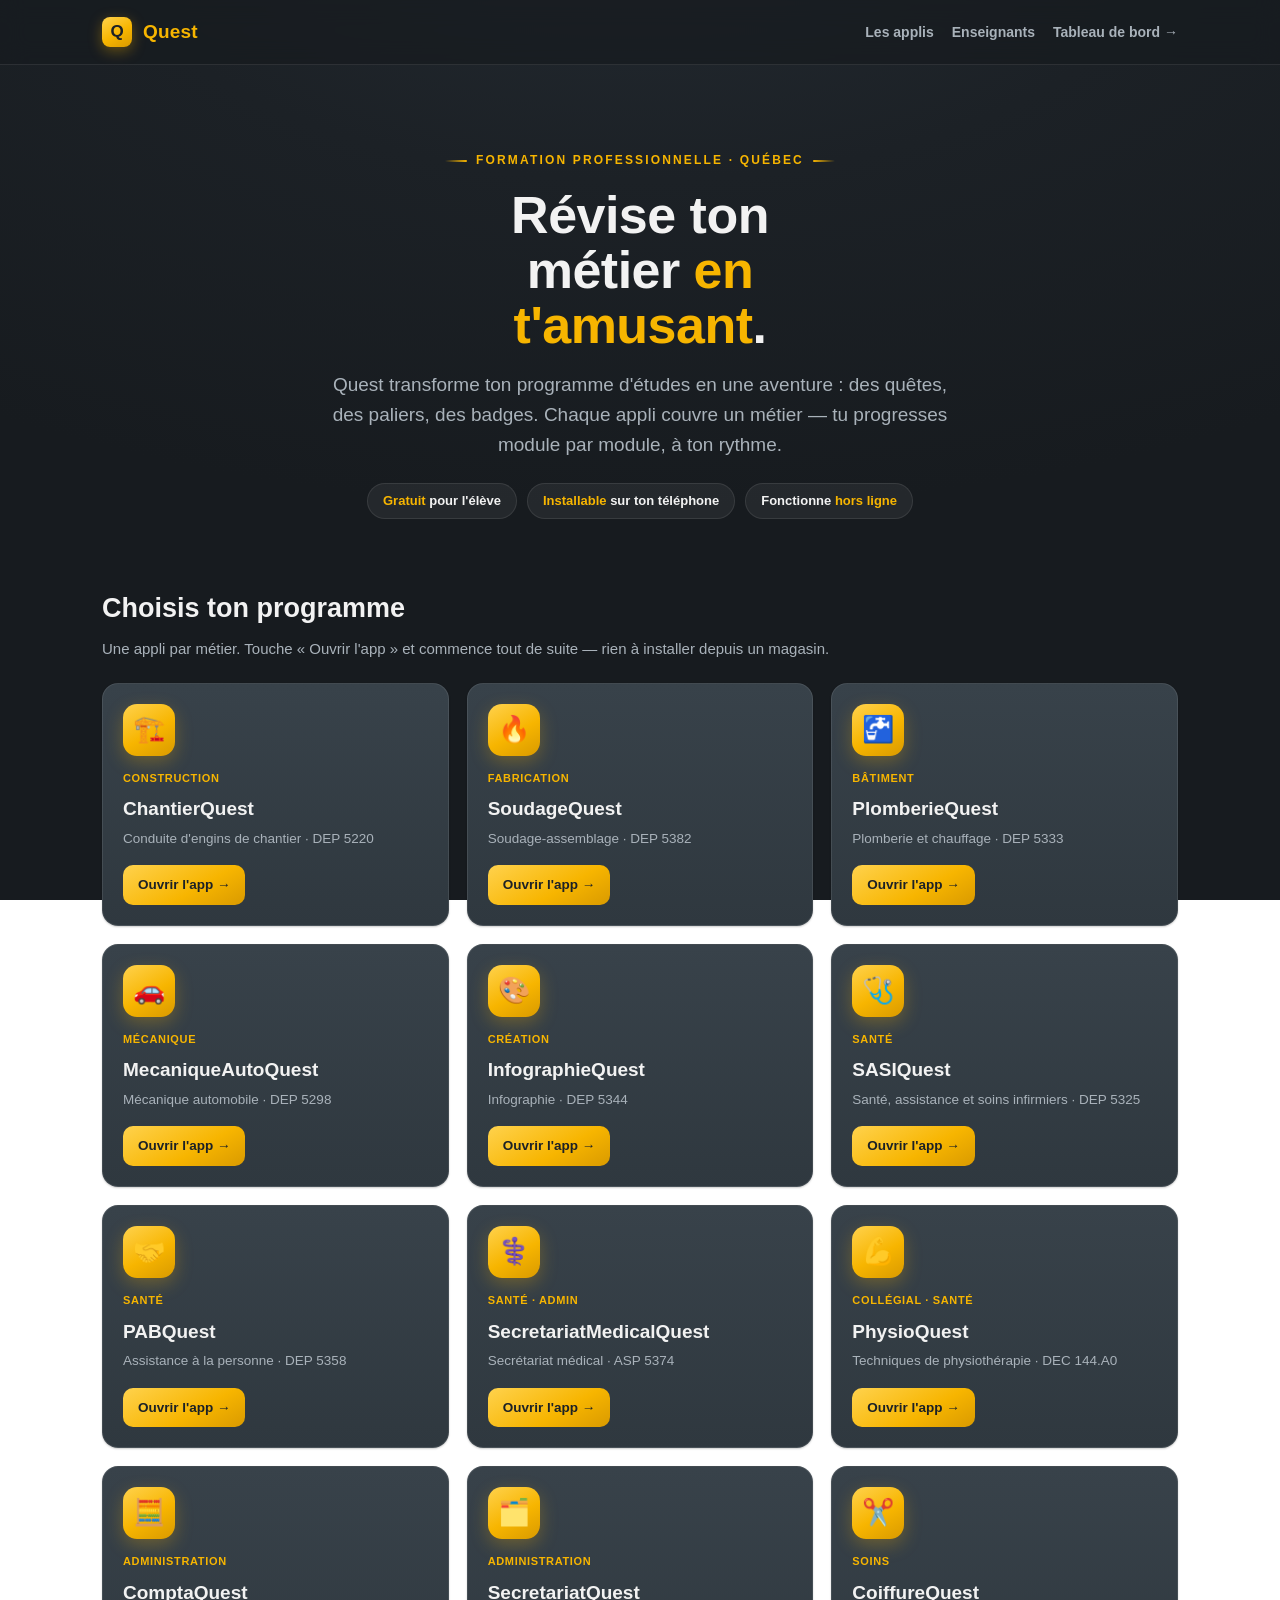
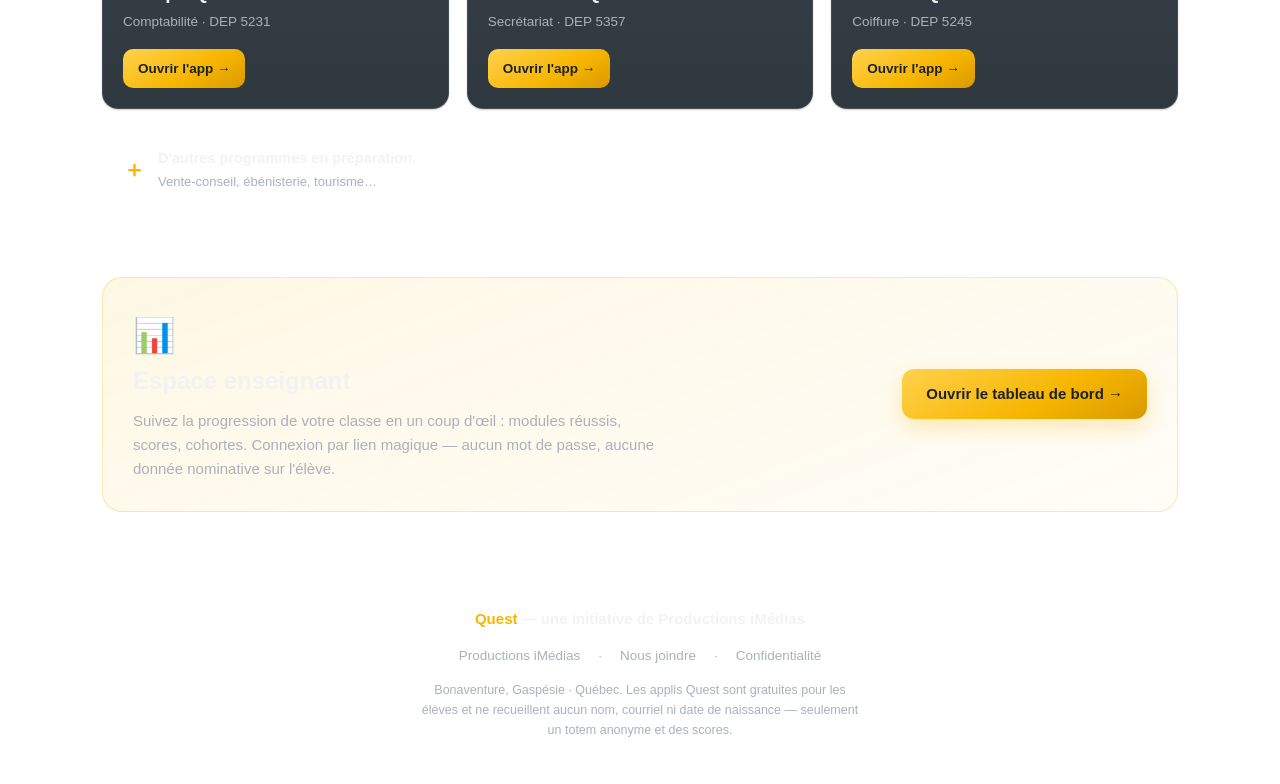
==== index.html @ 2da7e051 "Portail Quest — page d'accueil du domaine racine questedu.ca Page statique responsive à l'identité Q" ====
<!DOCTYPE html>
<html lang="fr">
<head>
<meta charset="UTF-8" />
<meta name="viewport" content="width=device-width, initial-scale=1, viewport-fit=cover" />
<title>Quest — révise ton métier en t'amusant</title>
<meta name="description" content="Quest : des applis de révision gamifiées pour la formation professionnelle au Québec. Gratuites, installables, hors ligne. Choisis ton programme et lance-toi." />
<meta name="theme-color" content="#1c2126" />
<meta property="og:title" content="Quest — révise ton métier en t'amusant" />
<meta property="og:description" content="Des applis de révision gamifiées pour la formation professionnelle au Québec. Gratuites et hors ligne." />
<meta property="og:type" content="website" />
<meta property="og:url" content="https://questedu.ca/" />
<link rel="icon" href="favicon.svg" type="image/svg+xml" />
<link rel="apple-touch-icon" href="favicon.svg" />
<link rel="manifest" href="manifest.json" />
<link rel="stylesheet" href="style.css" />
</head>
<body>

<header class="nav">
  <div class="wrap">
    <a class="brand" href="#top" aria-label="Quest — accueil">
      <span class="mk"><b>Q</b></span>
      <span class="wordmark"><span>Quest</span></span>
    </a>
    <nav class="navlinks">
      <a href="#apps">Les applis</a>
      <a class="hide-sm" href="#enseignant">Enseignants</a>
      <a href="https://prof.questedu.ca" target="_blank" rel="noopener">Tableau de bord →</a>
    </nav>
  </div>
</header>

<a id="top"></a>
<div class="wrap">
  <section class="hero">
    <p class="eyebrow">Formation professionnelle · Québec</p>
    <h1>Révise ton métier <em>en t'amusant</em>.</h1>
    <p class="lead">Quest transforme ton programme d'études en une aventure : des quêtes, des paliers, des badges. Chaque appli couvre un métier — tu progresses module par module, à ton rythme.</p>
    <div class="badges">
      <span class="pill"><b>Gratuit</b> pour l'élève</span>
      <span class="pill"><b>Installable</b> sur ton téléphone</span>
      <span class="pill">Fonctionne <b>hors ligne</b></span>
    </div>
  </section>
</div>

<section id="apps">
  <div class="sec-head">
    <h2>Choisis ton programme</h2>
    <p>Une appli par métier. Touche « Ouvrir l'app » et commence tout de suite — rien à installer depuis un magasin.</p>
  </div>
  <div class="wrap">
    <div class="apps">

      <a class="app-card" href="https://chantier.questedu.ca" target="_blank" rel="noopener">
        <div class="app-badge">🏗️</div>
        <div class="tag">Construction</div>
        <h3>ChantierQuest</h3>
        <p class="prog">Conduite d'engins de chantier · DEP 5220</p>
        <span class="open">Ouvrir l'app →</span>
      </a>

      <a class="app-card" href="https://soudage.questedu.ca" target="_blank" rel="noopener">
        <div class="app-badge">🔥</div>
        <div class="tag">Fabrication</div>
        <h3>SoudageQuest</h3>
        <p class="prog">Soudage-assemblage · DEP 5382</p>
        <span class="open">Ouvrir l'app →</span>
      </a>

      <a class="app-card" href="https://plomberie.questedu.ca" target="_blank" rel="noopener">
        <div class="app-badge">🚰</div>
        <div class="tag">Bâtiment</div>
        <h3>PlomberieQuest</h3>
        <p class="prog">Plomberie et chauffage · DEP 5333</p>
        <span class="open">Ouvrir l'app →</span>
      </a>

      <a class="app-card" href="https://mecanique.questedu.ca" target="_blank" rel="noopener">
        <div class="app-badge">🚗</div>
        <div class="tag">Mécanique</div>
        <h3>MecaniqueAutoQuest</h3>
        <p class="prog">Mécanique automobile · DEP 5298</p>
        <span class="open">Ouvrir l'app →</span>
      </a>

      <a class="app-card" href="https://infographie.questedu.ca" target="_blank" rel="noopener">
        <div class="app-badge">🎨</div>
        <div class="tag">Création</div>
        <h3>InfographieQuest</h3>
        <p class="prog">Infographie · DEP 5344</p>
        <span class="open">Ouvrir l'app →</span>
      </a>

      <a class="app-card" href="https://sasi.questedu.ca" target="_blank" rel="noopener">
        <div class="app-badge">🩺</div>
        <div class="tag">Santé</div>
        <h3>SASIQuest</h3>
        <p class="prog">Santé, assistance et soins infirmiers · DEP 5325</p>
        <span class="open">Ouvrir l'app →</span>
      </a>

      <a class="app-card" href="https://pab.questedu.ca" target="_blank" rel="noopener">
        <div class="app-badge">🤝</div>
        <div class="tag">Santé</div>
        <h3>PABQuest</h3>
        <p class="prog">Assistance à la personne · DEP 5358</p>
        <span class="open">Ouvrir l'app →</span>
      </a>

      <a class="app-card" href="https://secmed.questedu.ca" target="_blank" rel="noopener">
        <div class="app-badge">⚕️</div>
        <div class="tag">Santé · Admin</div>
        <h3>SecretariatMedicalQuest</h3>
        <p class="prog">Secrétariat médical · ASP 5374</p>
        <span class="open">Ouvrir l'app →</span>
      </a>

      <a class="app-card" href="https://physio.questedu.ca" target="_blank" rel="noopener">
        <div class="app-badge">💪</div>
        <div class="tag">Collégial · Santé</div>
        <h3>PhysioQuest</h3>
        <p class="prog">Techniques de physiothérapie · DEC 144.A0</p>
        <span class="open">Ouvrir l'app →</span>
      </a>

      <a class="app-card" href="https://compta.questedu.ca" target="_blank" rel="noopener">
        <div class="app-badge">🧮</div>
        <div class="tag">Administration</div>
        <h3>ComptaQuest</h3>
        <p class="prog">Comptabilité · DEP 5231</p>
        <span class="open">Ouvrir l'app →</span>
      </a>

      <a class="app-card" href="https://secretariat.questedu.ca" target="_blank" rel="noopener">
        <div class="app-badge">🗂️</div>
        <div class="tag">Administration</div>
        <h3>SecretariatQuest</h3>
        <p class="prog">Secrétariat · DEP 5357</p>
        <span class="open">Ouvrir l'app →</span>
      </a>

      <a class="app-card" href="https://coiffure.questedu.ca" target="_blank" rel="noopener">
        <div class="app-badge">✂️</div>
        <div class="tag">Soins</div>
        <h3>CoiffureQuest</h3>
        <p class="prog">Coiffure · DEP 5245</p>
        <span class="open">Ouvrir l'app →</span>
      </a>

    </div>

    <div class="soon">
      <span class="plus">＋</span>
      <div><b>D'autres programmes en préparation.</b>
        <span>Vente-conseil, ébénisterie, tourisme…</span></div>
    </div>
  </div>
</section>

<section id="enseignant">
  <div class="wrap">
    <div class="teacher">
      <div class="t-txt">
        <span class="t-emoji">📊</span>
        <h2>Espace enseignant</h2>
        <p>Suivez la progression de votre classe en un coup d'œil : modules réussis, scores, cohortes. Connexion par lien magique — aucun mot de passe, aucune donnée nominative sur l'élève.</p>
      </div>
      <a class="btn-gold" href="https://prof.questedu.ca" target="_blank" rel="noopener">Ouvrir le tableau de bord →</a>
    </div>
  </div>
</section>

<footer>
  <div class="wrap">
    <div class="fbrand"><span>Quest</span> — une initiative de Productions iMédias</div>
    <div class="flinks">
      <a href="https://productions-imedias.com" target="_blank" rel="noopener">Productions iMédias</a>
      <span>·</span>
      <a href="https://productions-imedias.com#contact" target="_blank" rel="noopener">Nous joindre</a>
      <span>·</span>
      <a href="https://productions-imedias.com/confidentialite" target="_blank" rel="noopener">Confidentialité</a>
    </div>
    <div class="fnote">Bonaventure, Gaspésie · Québec. Les applis Quest sont gratuites pour les élèves et ne recueillent aucun nom, courriel ni date de naissance — seulement un totem anonyme et des scores.</div>
  </div>
</footer>

</body>
</html>
---- style.css ----
/* ============================================================
   Quest — portail questedu.ca
   Identité Quest : fond sombre + accent or, cartes surélevées.
   Palette reprise du moteur des apps (style.css).
   ============================================================ */
:root{
  --gold:#f7b500;
  --gold-hi:#ffd24d;
  --gold-2:#d99a00;
  --dark:#1c2126;
  --dark-2:#171b1f;
  --card:#2f383f;
  --card-2:#38424a;
  --line:rgba(255,255,255,.09);
  --text:#f2f2f2;
  --muted:#a9b2ba;
  --radius:16px;
  --maxw:1120px;
  --sans:-apple-system,BlinkMacSystemFont,"Segoe UI",Roboto,Helvetica,Arial,sans-serif;
}
*{box-sizing:border-box;}
html{scroll-behavior:smooth;}
body{
  margin:0;font-family:var(--sans);color:var(--text);line-height:1.6;
  background:radial-gradient(1200px 600px at 50% -10%,#232a31 0%,var(--dark) 45%,var(--dark-2) 100%);
  background-attachment:fixed;-webkit-font-smoothing:antialiased;text-rendering:optimizeLegibility;
}
a{color:inherit;text-decoration:none;}
.wrap{max-width:var(--maxw);margin:0 auto;padding:0 22px;}

/* ---- Header ---- */
header.nav{position:sticky;top:0;z-index:50;background:rgba(23,27,31,.72);backdrop-filter:blur(12px);border-bottom:1px solid var(--line);}
.nav .wrap{display:flex;flex-wrap:wrap;align-items:center;justify-content:space-between;gap:8px 24px;min-height:64px;padding-top:9px;padding-bottom:9px;}
.brand{display:flex;align-items:center;gap:11px;flex:0 0 auto;}
.brand .mk{width:30px;height:30px;border-radius:8px;background:linear-gradient(150deg,var(--gold-hi),var(--gold) 55%,var(--gold-2));display:flex;align-items:center;justify-content:center;box-shadow:0 4px 14px rgba(247,181,0,.35);flex:0 0 auto;}
.brand .mk b{color:var(--dark);font-weight:900;font-size:17px;line-height:1;}
.brand .wordmark{font-size:19px;font-weight:800;letter-spacing:.01em;white-space:nowrap;}
.brand .wordmark span{color:var(--gold);}
.nav .navlinks{display:flex;flex-wrap:wrap;gap:8px 18px;align-items:center;justify-content:flex-end;flex:0 0 auto;}
.nav .navlinks a{color:var(--muted);font-size:14px;font-weight:600;white-space:nowrap;transition:color .15s;}
.nav .navlinks a:hover{color:var(--text);}
@media(max-width:560px){
  .nav .wrap{flex-direction:column;align-items:flex-start;gap:2px 0;}
  .nav .navlinks{width:100%;justify-content:flex-start;}
  .nav .navlinks a.hide-sm{display:none;}
}
@media(max-width:430px){.nav .navlinks{gap:6px 14px;}.nav .navlinks a{font-size:13px;}}

/* ---- Hero ---- */
.hero{text-align:center;padding:74px 0 26px;}
.hero .eyebrow{display:inline-flex;align-items:center;gap:9px;font-size:12px;letter-spacing:.18em;text-transform:uppercase;font-weight:800;color:var(--gold);margin-bottom:18px;}
.hero .eyebrow::before,.hero .eyebrow::after{content:"";width:22px;height:2px;background:linear-gradient(90deg,transparent,var(--gold));border-radius:2px;}
.hero .eyebrow::after{background:linear-gradient(90deg,var(--gold),transparent);}
.hero h1{font-size:clamp(30px,5.4vw,52px);font-weight:900;letter-spacing:-.01em;line-height:1.06;margin:0 auto 16px;max-width:14ch;}
.hero h1 em{font-style:normal;color:var(--gold);}
.hero p.lead{font-size:clamp(16px,2.1vw,19px);color:var(--muted);max-width:60ch;margin:0 auto 22px;}
.badges{display:flex;gap:10px;justify-content:center;flex-wrap:wrap;margin-bottom:8px;}
.badges .pill{font-size:13px;font-weight:700;color:var(--text);background:rgba(255,255,255,.06);border:1px solid var(--line);border-radius:999px;padding:7px 15px;}
.badges .pill b{color:var(--gold);}

/* ---- Section ---- */
section{padding:34px 0;}
.sec-head{max-width:var(--maxw);margin:0 auto 22px;padding:0 22px;}
.sec-head h2{font-size:clamp(21px,3vw,27px);font-weight:800;margin:0 0 6px;}
.sec-head p{color:var(--muted);margin:0;font-size:15px;}

/* ---- Grille d'apps ---- */
.apps{display:grid;grid-template-columns:repeat(auto-fill,minmax(268px,1fr));gap:18px;}
.app-card{position:relative;display:flex;flex-direction:column;background:linear-gradient(180deg,var(--card-2),var(--card));border:1px solid var(--line);border-radius:var(--radius);padding:20px;transition:transform .18s ease,box-shadow .18s ease,border-color .18s ease;box-shadow:0 1px 2px rgba(0,0,0,.2);}
.app-card:hover{transform:translateY(-4px);border-color:rgba(247,181,0,.5);box-shadow:0 16px 40px rgba(0,0,0,.45);}
.app-badge{width:52px;height:52px;border-radius:14px;background:linear-gradient(150deg,var(--gold-hi),var(--gold) 55%,var(--gold-2));display:flex;align-items:center;justify-content:center;font-size:26px;box-shadow:0 6px 18px rgba(247,181,0,.28);margin-bottom:14px;}
.app-card .tag{font-size:11px;font-weight:800;color:var(--gold);letter-spacing:.06em;text-transform:uppercase;}
.app-card h3{font-size:19px;font-weight:800;margin:7px 0 3px;}
.app-card .prog{font-size:13.5px;color:var(--muted);margin:0 0 16px;}
.app-card .open{margin-top:auto;display:inline-flex;align-items:center;gap:6px;align-self:flex-start;background:linear-gradient(150deg,var(--gold-hi),var(--gold) 60%,var(--gold-2));color:var(--dark);font-weight:800;font-size:13.5px;padding:9px 15px;border-radius:10px;transition:transform .15s ease,box-shadow .15s ease;}
.app-card .open:hover{transform:translateX(2px);box-shadow:0 6px 16px rgba(247,181,0,.32);}

/* ---- Espace enseignant ---- */
.teacher{background:linear-gradient(160deg,rgba(247,181,0,.10),rgba(247,181,0,.03));border:1px solid rgba(247,181,0,.28);border-radius:20px;padding:30px;display:flex;gap:26px;align-items:center;justify-content:space-between;flex-wrap:wrap;}
.teacher .t-txt{max-width:60ch;}
.teacher h2{font-size:24px;font-weight:800;margin:0 0 8px;}
.teacher p{color:var(--muted);margin:0;font-size:15px;}
.teacher .t-emoji{font-size:34px;}
.btn-gold{display:inline-block;background:linear-gradient(150deg,var(--gold-hi),var(--gold) 60%,var(--gold-2));color:var(--dark);font-weight:800;font-size:15px;padding:13px 24px;border-radius:12px;box-shadow:0 8px 22px rgba(247,181,0,.28);transition:transform .16s ease,box-shadow .16s ease;white-space:nowrap;}
.btn-gold:hover{transform:translateY(-2px);box-shadow:0 12px 30px rgba(247,181,0,.4);}

/* ---- Soon ---- */
.soon{display:flex;gap:13px;align-items:center;background:rgba(255,255,255,.04);border:1px dashed var(--line);border-radius:14px;padding:15px 20px;margin-top:20px;}
.soon .plus{font-size:22px;color:var(--gold);font-weight:900;line-height:1;}
.soon b{color:var(--text);font-size:14.5px;}
.soon span{display:block;color:var(--muted);font-size:13px;margin-top:1px;}

/* ---- Footer ---- */
footer{border-top:1px solid var(--line);margin-top:26px;padding:34px 0 44px;}
footer .wrap{display:flex;flex-direction:column;gap:14px;align-items:center;text-align:center;}
footer .fbrand{font-weight:800;font-size:15px;}
footer .fbrand span{color:var(--gold);}
footer .flinks{display:flex;gap:8px 18px;flex-wrap:wrap;justify-content:center;font-size:13.5px;color:var(--muted);}
footer .flinks a{color:var(--muted);transition:color .15s;}
footer .flinks a:hover{color:var(--gold);}
footer .fnote{font-size:12.5px;color:var(--muted);max-width:64ch;}
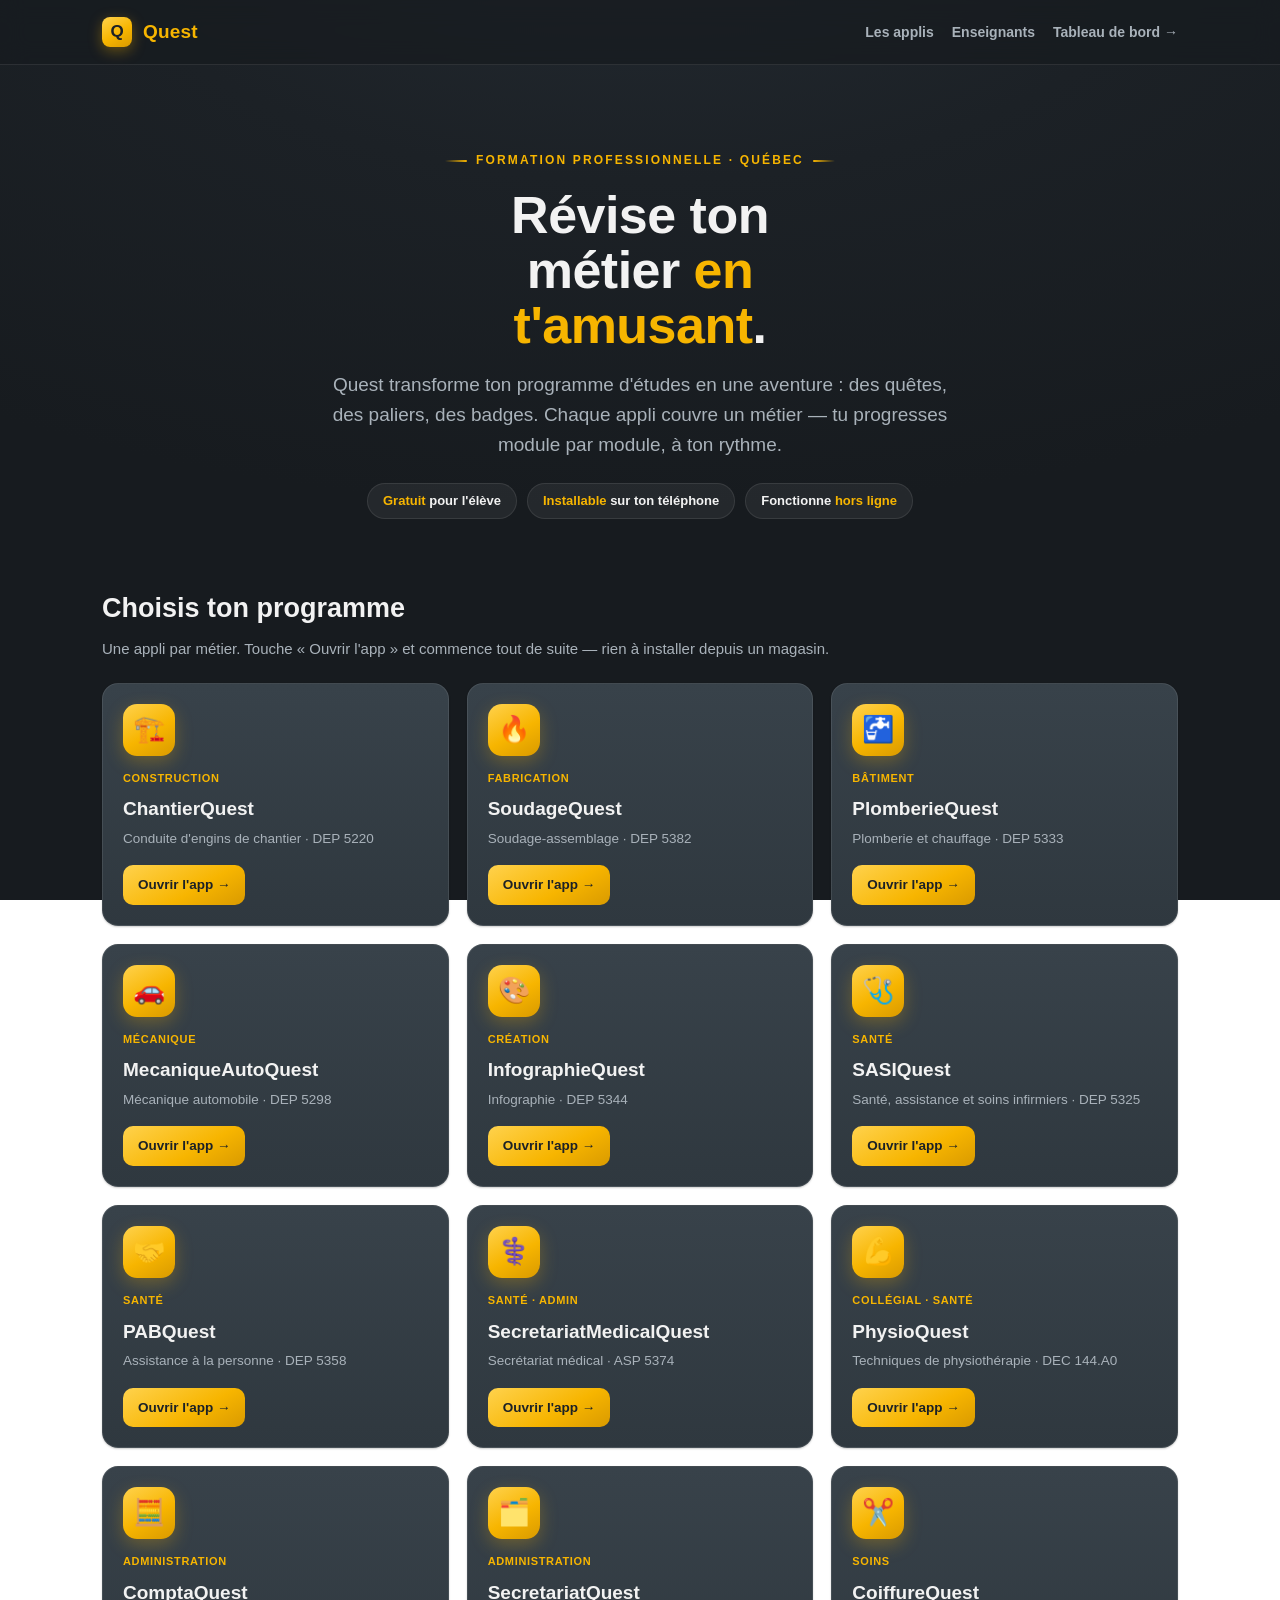
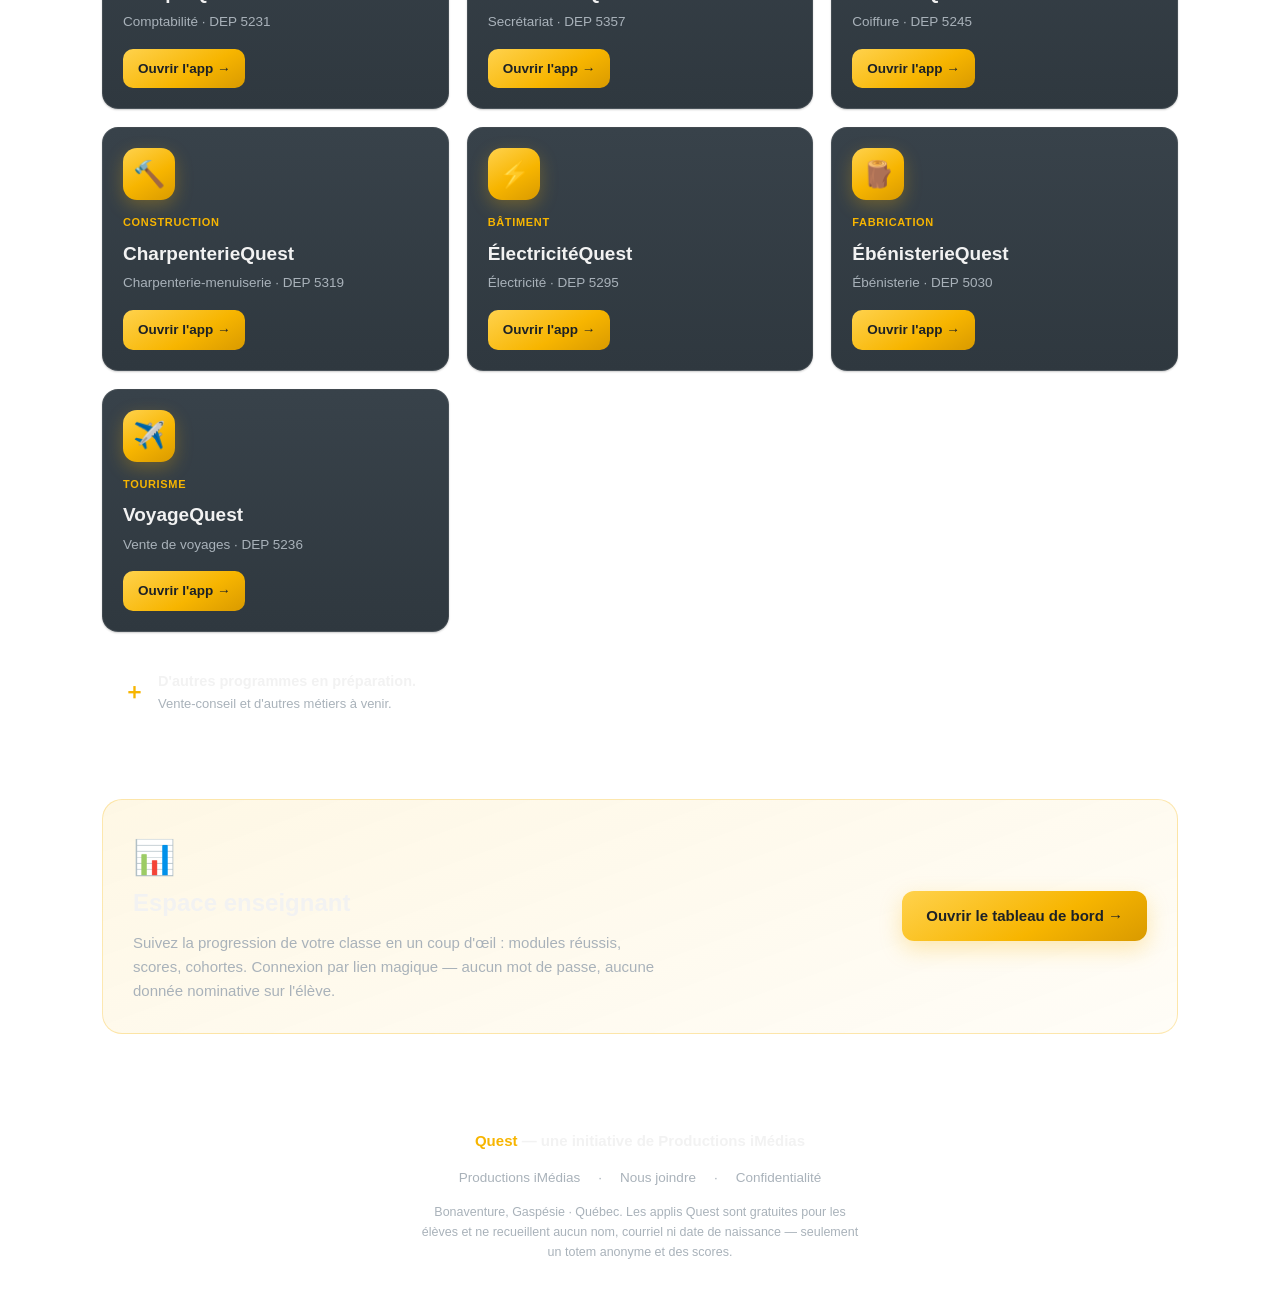
==== commit 6006b3d8: "Ajoute 4 apps au portail : charpenterie, electricite, ebenisterie, voyage Ces 4 applications sont en" ====
--- a/index.html
+++ b/index.html
@@ -149,12 +149,44 @@
         <span class="open">Ouvrir l'app →</span>
       </a>
 
+      <a class="app-card" href="https://charpenterie.questedu.ca" target="_blank" rel="noopener">
+        <div class="app-badge">🔨</div>
+        <div class="tag">Construction</div>
+        <h3>CharpenterieQuest</h3>
+        <p class="prog">Charpenterie-menuiserie · DEP 5319</p>
+        <span class="open">Ouvrir l'app →</span>
+      </a>
+
+      <a class="app-card" href="https://electricite.questedu.ca" target="_blank" rel="noopener">
+        <div class="app-badge">⚡</div>
+        <div class="tag">Bâtiment</div>
+        <h3>ÉlectricitéQuest</h3>
+        <p class="prog">Électricité · DEP 5295</p>
+        <span class="open">Ouvrir l'app →</span>
+      </a>
+
+      <a class="app-card" href="https://ebenisterie.questedu.ca" target="_blank" rel="noopener">
+        <div class="app-badge">🪵</div>
+        <div class="tag">Fabrication</div>
+        <h3>ÉbénisterieQuest</h3>
+        <p class="prog">Ébénisterie · DEP 5030</p>
+        <span class="open">Ouvrir l'app →</span>
+      </a>
+
+      <a class="app-card" href="https://voyage.questedu.ca" target="_blank" rel="noopener">
+        <div class="app-badge">✈️</div>
+        <div class="tag">Tourisme</div>
+        <h3>VoyageQuest</h3>
+        <p class="prog">Vente de voyages · DEP 5236</p>
+        <span class="open">Ouvrir l'app →</span>
+      </a>
+
     </div>
 
     <div class="soon">
       <span class="plus">＋</span>
       <div><b>D'autres programmes en préparation.</b>
-        <span>Vente-conseil, ébénisterie, tourisme…</span></div>
+        <span>Vente-conseil et d'autres métiers à venir.</span></div>
     </div>
   </div>
 </section>
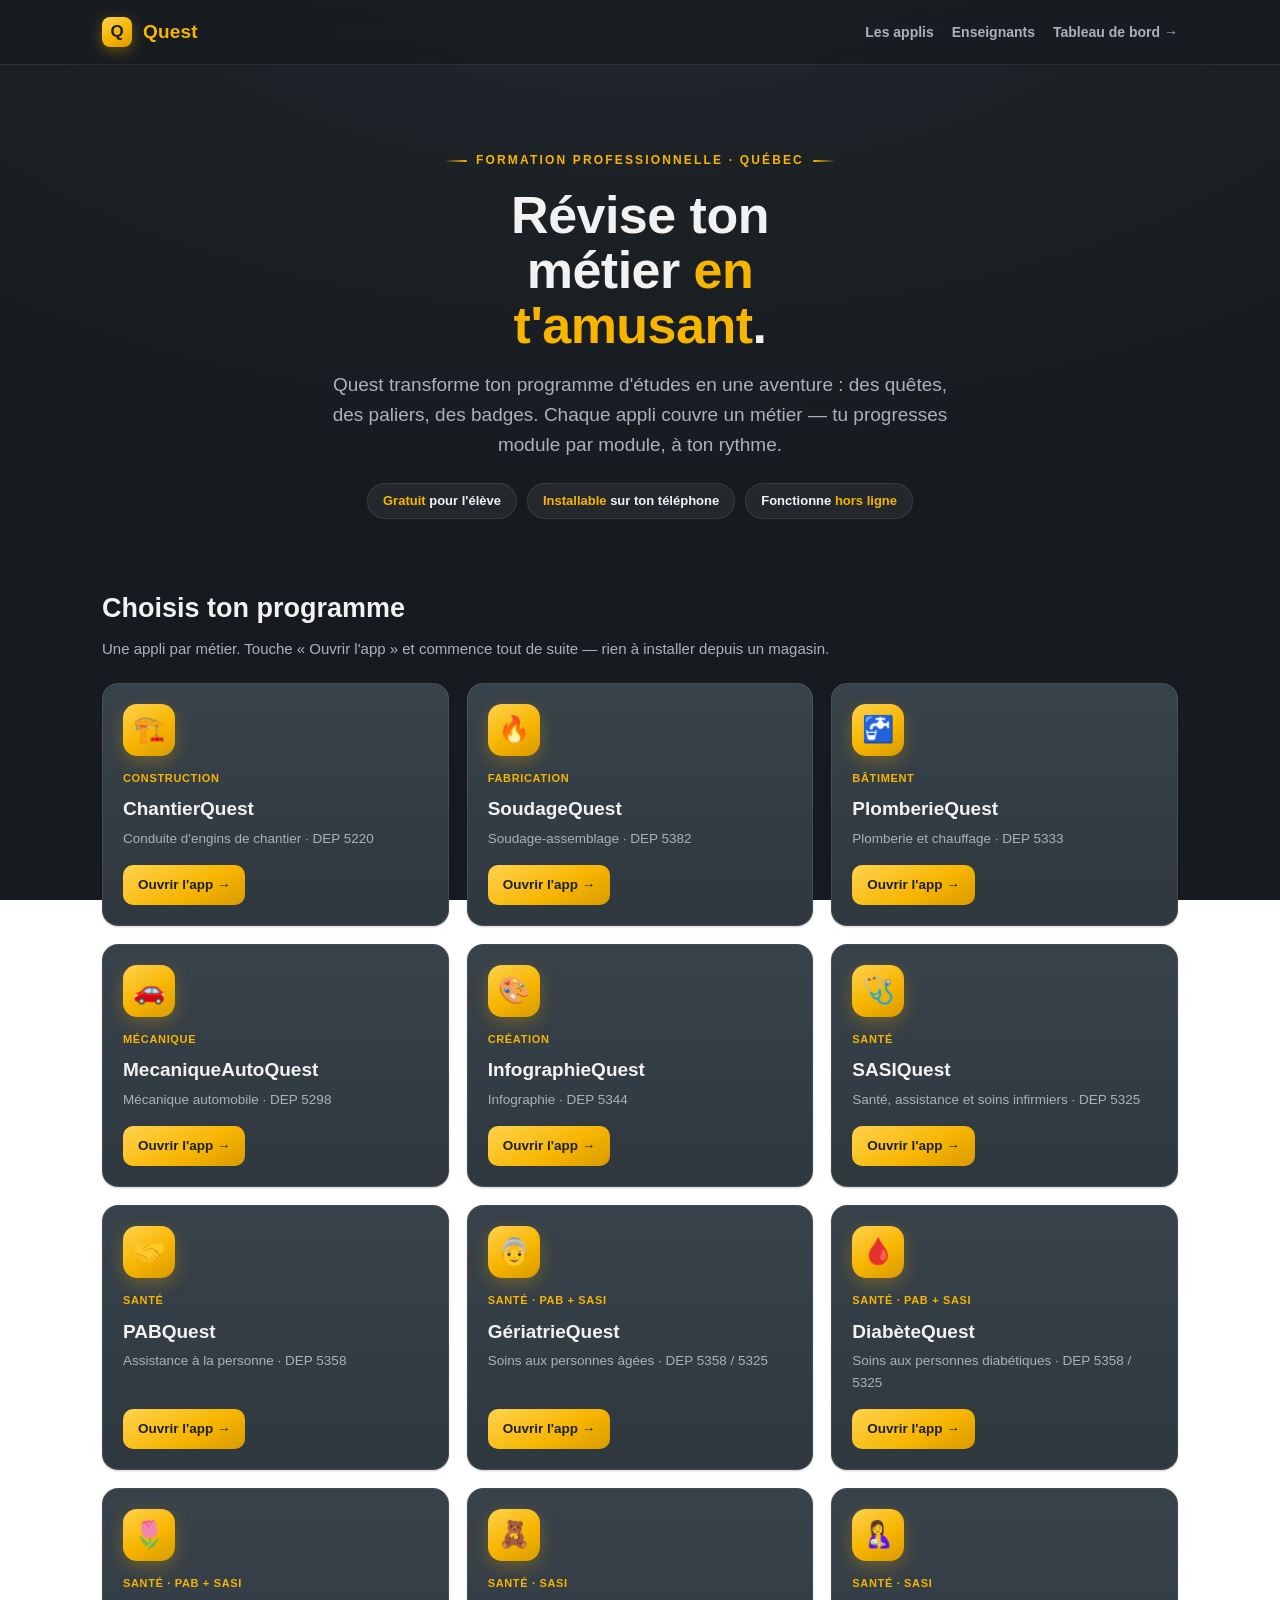
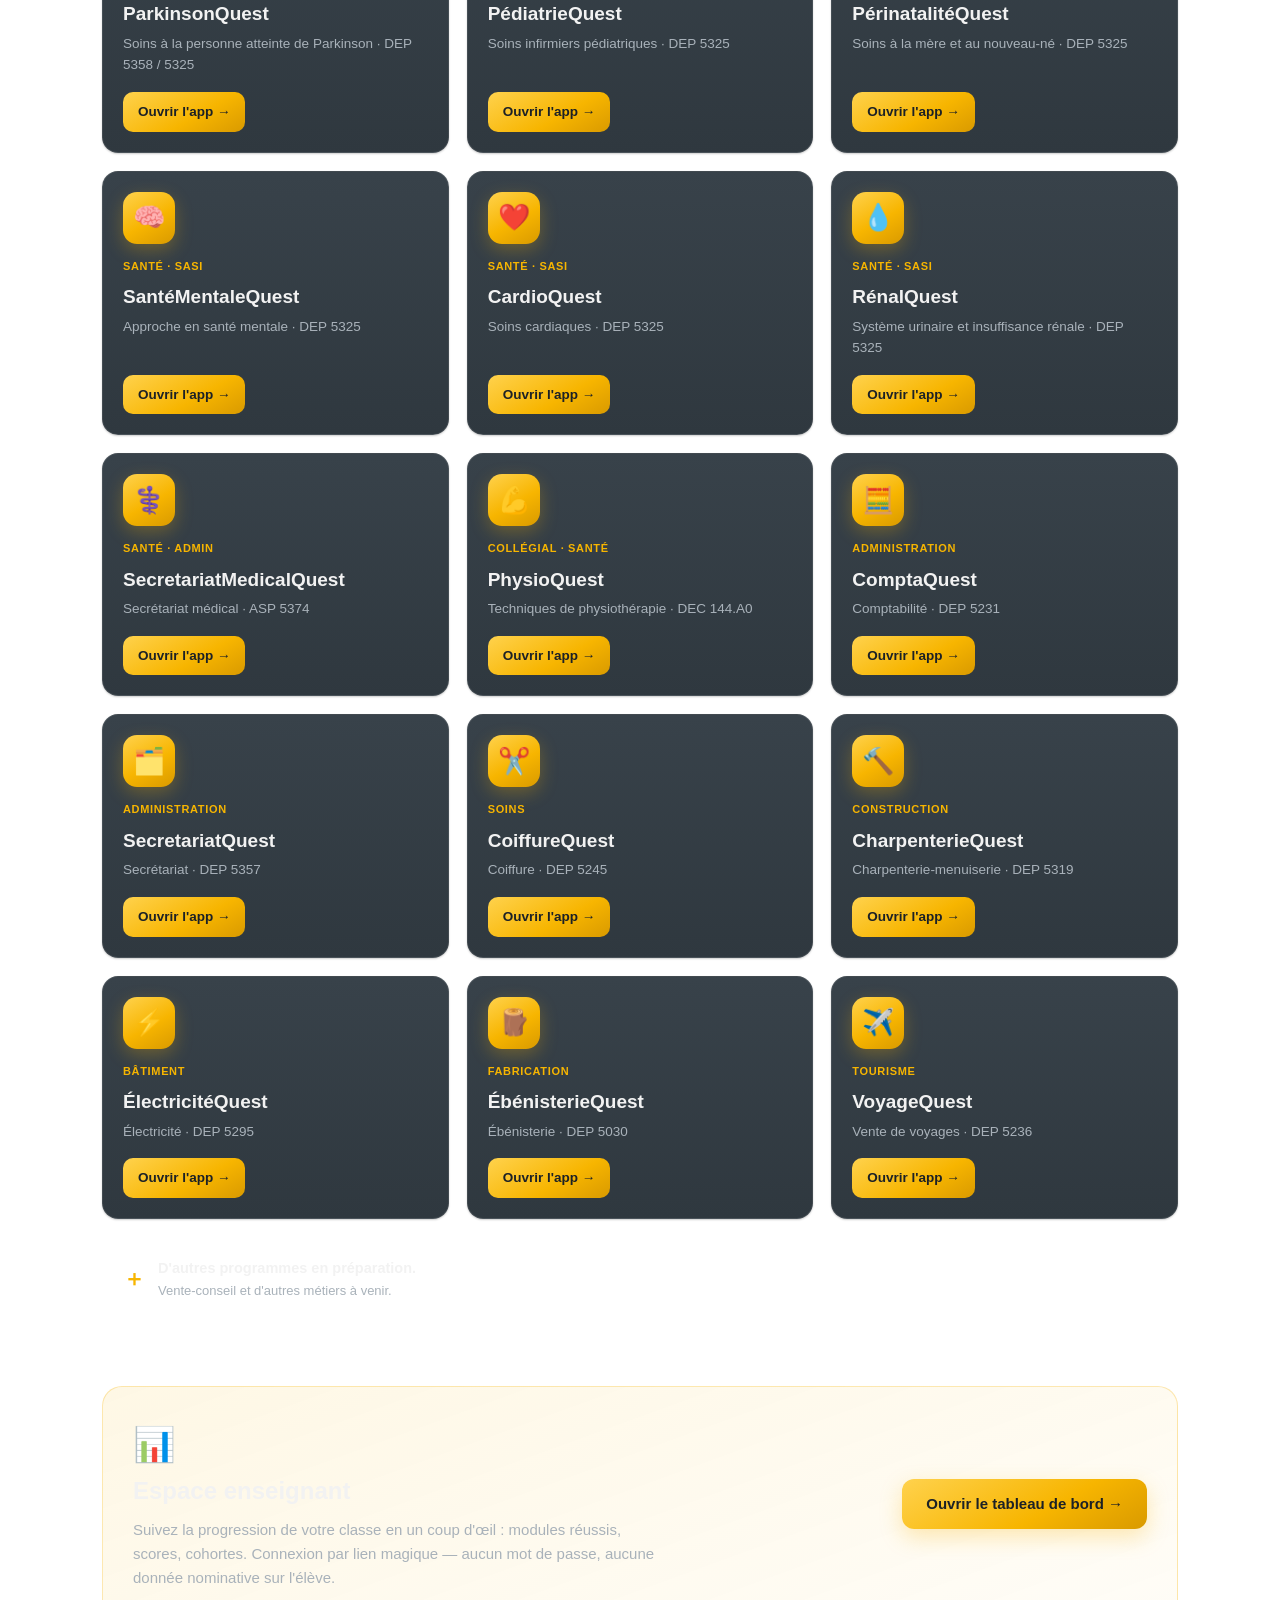
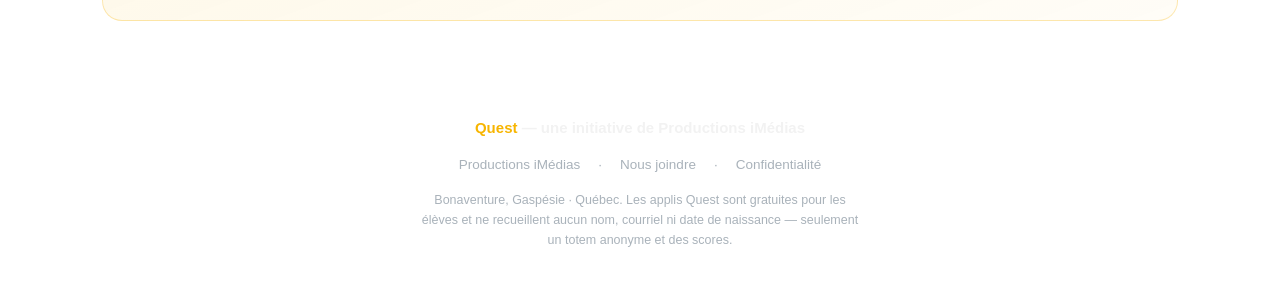
==== commit 8cb8771c: "Ajoute 8 apps santé au portail : gériatrie, diabète, Parkinson, pédiatrie, périnatalité, santé menta" ====
--- a/index.html
+++ b/index.html
@@ -109,6 +109,70 @@
         <span class="open">Ouvrir l'app →</span>
       </a>
 
+      <a class="app-card" href="https://geriatrie.questedu.ca" target="_blank" rel="noopener">
+        <div class="app-badge">👵</div>
+        <div class="tag">Santé · PAB + SASI</div>
+        <h3>GériatrieQuest</h3>
+        <p class="prog">Soins aux personnes âgées · DEP 5358 / 5325</p>
+        <span class="open">Ouvrir l'app →</span>
+      </a>
+
+      <a class="app-card" href="https://diabete.questedu.ca" target="_blank" rel="noopener">
+        <div class="app-badge">🩸</div>
+        <div class="tag">Santé · PAB + SASI</div>
+        <h3>DiabèteQuest</h3>
+        <p class="prog">Soins aux personnes diabétiques · DEP 5358 / 5325</p>
+        <span class="open">Ouvrir l'app →</span>
+      </a>
+
+      <a class="app-card" href="https://parkinson.questedu.ca" target="_blank" rel="noopener">
+        <div class="app-badge">🌷</div>
+        <div class="tag">Santé · PAB + SASI</div>
+        <h3>ParkinsonQuest</h3>
+        <p class="prog">Soins à la personne atteinte de Parkinson · DEP 5358 / 5325</p>
+        <span class="open">Ouvrir l'app →</span>
+      </a>
+
+      <a class="app-card" href="https://pediatrie.questedu.ca" target="_blank" rel="noopener">
+        <div class="app-badge">🧸</div>
+        <div class="tag">Santé · SASI</div>
+        <h3>PédiatrieQuest</h3>
+        <p class="prog">Soins infirmiers pédiatriques · DEP 5325</p>
+        <span class="open">Ouvrir l'app →</span>
+      </a>
+
+      <a class="app-card" href="https://perinatalite.questedu.ca" target="_blank" rel="noopener">
+        <div class="app-badge">🤱</div>
+        <div class="tag">Santé · SASI</div>
+        <h3>PérinatalitéQuest</h3>
+        <p class="prog">Soins à la mère et au nouveau-né · DEP 5325</p>
+        <span class="open">Ouvrir l'app →</span>
+      </a>
+
+      <a class="app-card" href="https://santementale.questedu.ca" target="_blank" rel="noopener">
+        <div class="app-badge">🧠</div>
+        <div class="tag">Santé · SASI</div>
+        <h3>SantéMentaleQuest</h3>
+        <p class="prog">Approche en santé mentale · DEP 5325</p>
+        <span class="open">Ouvrir l'app →</span>
+      </a>
+
+      <a class="app-card" href="https://cardio.questedu.ca" target="_blank" rel="noopener">
+        <div class="app-badge">❤️</div>
+        <div class="tag">Santé · SASI</div>
+        <h3>CardioQuest</h3>
+        <p class="prog">Soins cardiaques · DEP 5325</p>
+        <span class="open">Ouvrir l'app →</span>
+      </a>
+
+      <a class="app-card" href="https://renal.questedu.ca" target="_blank" rel="noopener">
+        <div class="app-badge">💧</div>
+        <div class="tag">Santé · SASI</div>
+        <h3>RénalQuest</h3>
+        <p class="prog">Système urinaire et insuffisance rénale · DEP 5325</p>
+        <span class="open">Ouvrir l'app →</span>
+      </a>
+
       <a class="app-card" href="https://secmed.questedu.ca" target="_blank" rel="noopener">
         <div class="app-badge">⚕️</div>
         <div class="tag">Santé · Admin</div>
